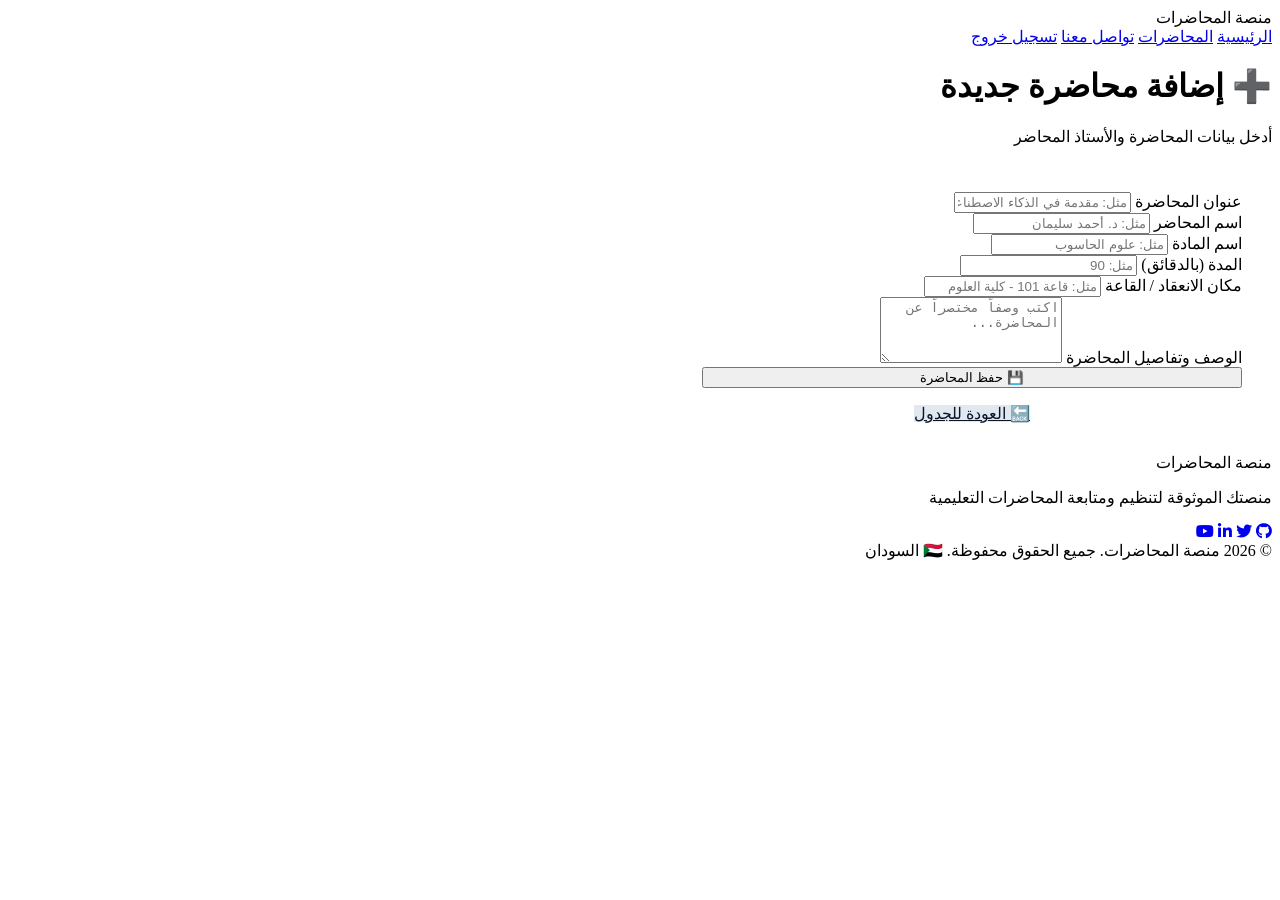
==== add_lecture.html @ f85b1173 "Add files via upload" ====
<!DOCTYPE html>
<html lang="ar" dir="rtl">
<head>
    <meta charset="UTF-8" />
    <meta name="viewport" content="width=device-width, initial-scale=1.0" />
    <title>إضافة محاضرة - منصة المحاضرات</title>
    <link rel="stylesheet" href="https://cdnjs.cloudflare.com/ajax/libs/font-awesome/6.5.0/css/all.min.css" />
    <link rel="stylesheet" href="css/style.css" />
</head>
<body>

    <nav class="navbar">
        <div class="nav-logo">
            منصة <span>المحاضرات</span>
        </div>
        <div class="nav-links" id="navLinks">
            <a href="index.html">الرئيسية</a>
            <a href="lectures.html" class="active">المحاضرات</a>
            <a href="contact.html">تواصل معنا</a>
            <a href="login.html" class="nav-cta">تسجيل خروج</a>
        </div>
        <div class="hamburger" id="hamburger">
            <span></span><span></span><span></span>
        </div>
    </nav>

    <div class="page-hero">
        <h1>➕ إضافة محاضرة جديدة</h1>
        <p>أدخل بيانات المحاضرة والأستاذ المحاضر</p>
    </div>

    <section class="section section-light">
        <div class="container" style="max-width:600px;">
            <div style="background:white; border-radius:16px; padding:30px; box-shadow:var(--shadow);">
                <form onsubmit="alert('تم حفظ المحاضرة بنجاح!'); return false;">
                    <div class="form-group">
                        <label>عنوان المحاضرة</label>
                        <input type="text" name="title" placeholder="مثل: مقدمة في الذكاء الاصطناعي" required />
                    </div>
                    <div class="form-group">
                        <label>اسم المحاضر</label>
                        <input type="text" name="instructor" placeholder="مثل: د. أحمد سليمان" required />
                    </div>
                    <div class="form-group">
                        <label>اسم المادة</label>
                        <input type="text" name="subject" placeholder="مثل: علوم الحاسوب" required />
                    </div>
                    <div class="form-group">
                        <label>المدة (بالدقائق)</label>
                        <input type="number" name="duration" placeholder="مثل: 90" required />
                    </div>
                    <div class="form-group">
                        <label>مكان الانعقاد / القاعة</label>
                        <input type="text" name="location" placeholder="مثل: قاعة 101 - كلية العلوم" required />
                    </div>
                    <div class="form-group">
                        <label>الوصف وتفاصيل المحاضرة</label>
                        <textarea name="description" rows="4" placeholder="اكتب وصفاً مختصراً عن المحاضرة..."></textarea>
                    </div>
                    <button type="submit" class="btn btn-primary" style="width:100%;">💾 حفظ المحاضرة</button>
                </form>
                <div style="margin-top:16px; text-align:center;">
                    <a href="lectures.html" class="btn" style="background:#e2e8f0; color:#0A1628;">🔙 العودة للجدول</a>
                </div>
            </div>
        </div>
    </section>

    <footer class="footer">
        <div class="footer-content">
            <div class="footer-brand">منصة <span>المحاضرات</span></div>
            <p>منصتك الموثوقة لتنظيم ومتابعة المحاضرات التعليمية</p>
            
            <div class="social-icons">
                <a href="https://github.com" target="_blank" aria-label="GitHub"><i class="fab fa-github"></i></a>
                <a href="https://twitter.com" target="_blank" aria-label="Twitter"><i class="fab fa-twitter"></i></a>
                <a href="https://linkedin.com" target="_blank" aria-label="LinkedIn"><i class="fab fa-linkedin-in"></i></a>
                <a href="https://youtube.com" target="_blank" aria-label="YouTube"><i class="fab fa-youtube"></i></a>
            </div>

            <div class="footer-bottom">
                <span>© 2026 منصة المحاضرات. جميع الحقوق محفوظة.</span>
                <span>🇸🇩 السودان</span>
            </div>
        </div>
    </footer>

    <script src="js/script.js"></script>
</body>
</html>
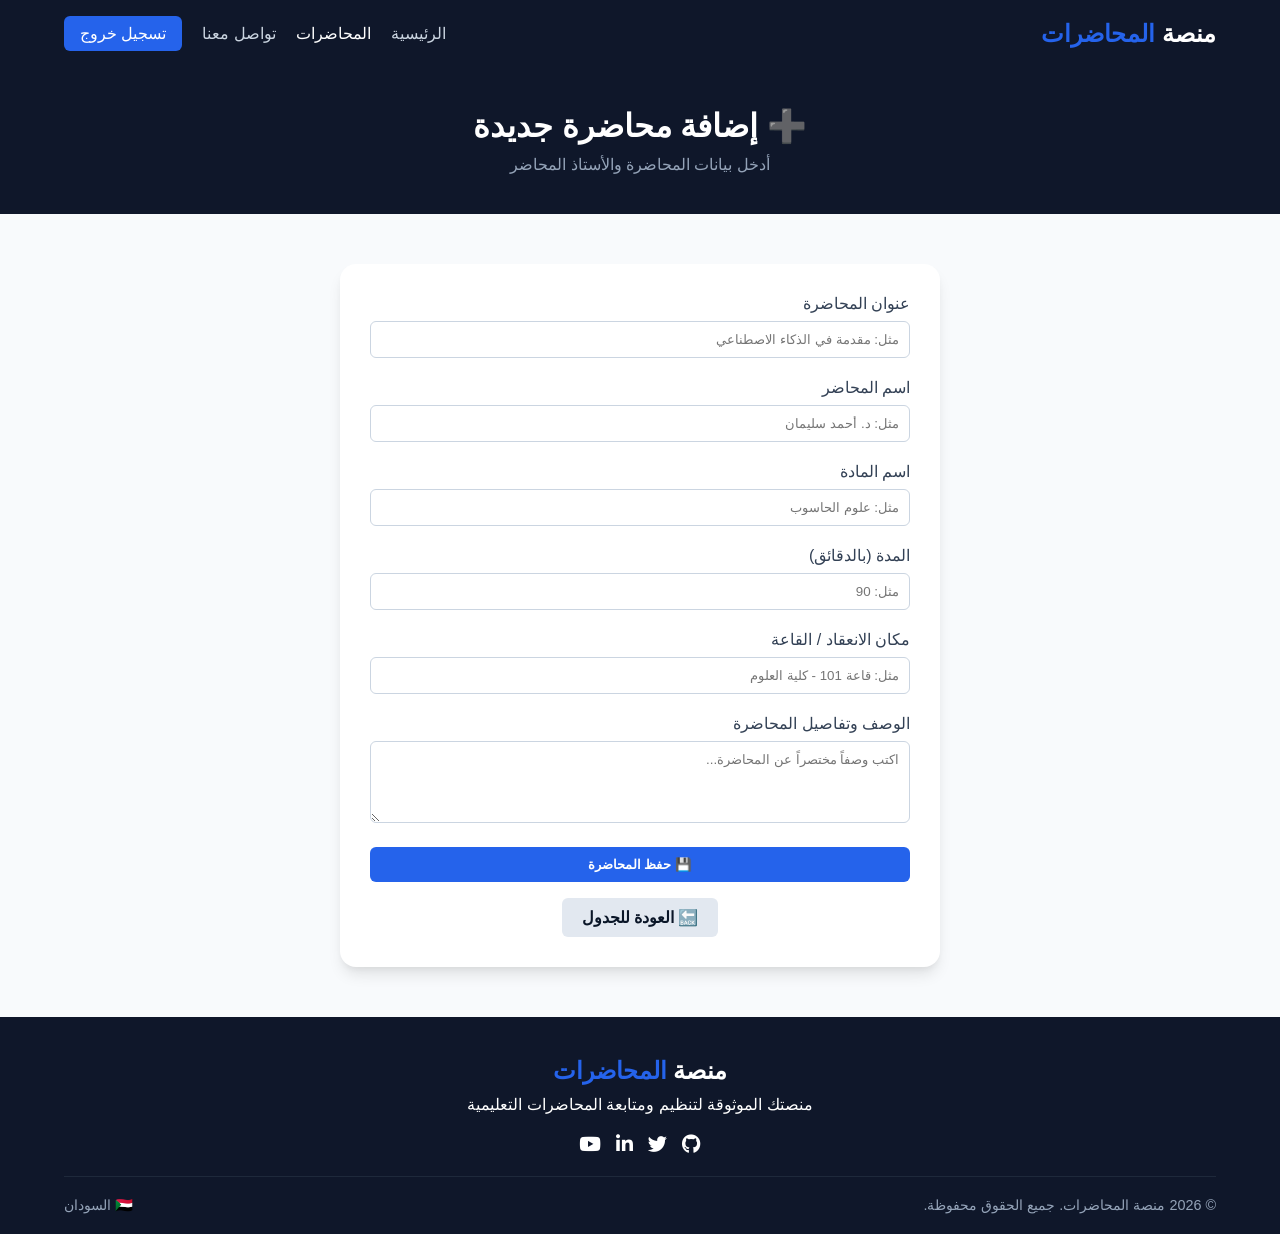
==== commit 41b2b123: "Update add_lecture.html" ====
--- a/add_lecture.html
+++ b/add_lecture.html
@@ -5,7 +5,7 @@
     <meta name="viewport" content="width=device-width, initial-scale=1.0" />
     <title>إضافة محاضرة - منصة المحاضرات</title>
     <link rel="stylesheet" href="https://cdnjs.cloudflare.com/ajax/libs/font-awesome/6.5.0/css/all.min.css" />
-    <link rel="stylesheet" href="css/style.css" />
+    <link rel="stylesheet" href="style.css" />
 </head>
 <body>
 
@@ -85,6 +85,6 @@
         </div>
     </footer>
 
-    <script src="js/script.js"></script>
+    <script src="script.js"></script>
 </body>
-</html>+</html>
--- a/style.css
+++ b/style.css
@@ -0,0 +1,409 @@
+:root {
+    --primary-color: #2563eb;
+    --primary-hover: #1d4ed8;
+    --dark-bg: #0f172a;
+    --light-bg: #f8fafc;
+    --card-bg: #ffffff;
+    --text-color: #334155;
+    --text-light: #64748b;
+    --shadow: 0 10px 15px -3px rgba(0, 0, 0, 0.1), 0 4px 6px -2px rgba(0, 0, 0, 0.05);
+}
+
+* {
+    margin: 0;
+    padding: 0;
+    box-sizing: border-box;
+    font-family: 'Segoe UI', Tahoma, Geneva, Verdana, sans-serif;
+}
+
+body {
+    background-color: var(--light-bg);
+    color: var(--text-color);
+    display: flex;
+    flex-direction: column;
+    min-height: 100vh;
+}
+
+/* Navbar */
+.navbar {
+    background: var(--dark-bg);
+    color: white;
+    display: flex;
+    justify-content: space-between;
+    align-items: center;
+    padding: 1rem 5%;
+    position: sticky;
+    top: 0;
+    z-index: 1000;
+}
+
+.nav-logo {
+    font-size: 1.5rem;
+    font-weight: bold;
+}
+
+.nav-logo span {
+    color: var(--primary-color);
+}
+
+.nav-links {
+    display: flex;
+    align-items: center;
+    gap: 20px;
+}
+
+.nav-links a {
+    color: #cbd5e1;
+    text-decoration: none;
+    transition: 0.3s;
+}
+
+.nav-links a.active, .nav-links a:hover {
+    color: white;
+}
+
+.nav-cta {
+    background: var(--primary-color);
+    padding: 8px 16px;
+    border-radius: 6px;
+    color: white !important;
+}
+
+.hamburger {
+    display: none;
+    flex-direction: column;
+    gap: 5px;
+    cursor: pointer;
+}
+
+.hamburger span {
+    width: 25px;
+    height: 3px;
+    background: white;
+}
+
+/* Hero Section */
+.hero {
+    background: linear-gradient(rgba(15, 23, 42, 0.8), rgba(15, 23, 42, 0.8)), url('../images/hero.jpg') center/cover;
+    height: 60vh;
+    display: flex;
+    align-items: center;
+    justify-content: center;
+    text-align: center;
+    color: white;
+    padding: 0 20px;
+}
+
+.hero-content h1 {
+    font-size: 2.5rem;
+    margin-bottom: 15px;
+}
+
+.highlight {
+    color: var(--primary-color);
+}
+
+.hero-content p {
+    font-size: 1.2rem;
+    margin-bottom: 25px;
+    color: #94a3b8;
+}
+
+.page-hero {
+    background: var(--dark-bg);
+    color: white;
+    text-align: center;
+    padding: 40px 20px;
+}
+
+.page-hero h1 {
+    margin-bottom: 10px;
+}
+
+.page-hero p {
+    color: #94a3b8;
+}
+
+/* Common Layout */
+.section {
+    padding: 50px 5%;
+}
+
+.container {
+    max-width: 1200px;
+    margin: 0 auto;
+}
+
+.btn {
+    display: inline-block;
+    padding: 10px 20px;
+    border: none;
+    border-radius: 6px;
+    cursor: pointer;
+    text-decoration: none;
+    font-weight: bold;
+    transition: 0.3s;
+}
+
+.btn-primary {
+    background: var(--primary-color);
+    color: white;
+}
+
+.btn-primary:hover {
+    background: var(--primary-hover);
+}
+
+/* Cards Grid */
+.cars-grid {
+    display: grid;
+    grid-template-columns: repeat(auto-fill, minmax(280px, 1fr));
+    gap: 30px;
+}
+
+.car-card {
+    background: var(--card-bg);
+    border-radius: 12px;
+    overflow: hidden;
+    box-shadow: var(--shadow);
+    display: flex;
+    flex-direction: column;
+}
+
+.car-card-image {
+    height: 180px;
+    background: #e2e8f0;
+    display: flex;
+    align-items: center;
+    justify-content: center;
+}
+
+.car-card-image img {
+    width: 100%;
+    height: 100%;
+    object-fit: cover;
+}
+
+.car-card-body {
+    padding: 20px;
+    display: flex;
+    flex-direction: column;
+    flex-grow: 1;
+}
+
+.car-name {
+    font-size: 1.2rem;
+    font-weight: bold;
+    margin-bottom: 10px;
+}
+
+.car-meta {
+    display: flex;
+    justify-content: space-between;
+    color: var(--text-light);
+    font-size: 0.9rem;
+    margin-bottom: 15px;
+}
+
+.car-price {
+    font-size: 1.1rem;
+    color: var(--primary-color);
+    font-weight: bold;
+    margin-bottom: 15px;
+}
+
+/* Form Styles */
+.form-group {
+    margin-bottom: 20px;
+}
+
+.form-group label {
+    display: block;
+    margin-bottom: 8px;
+    font-weight: 500;
+}
+
+.form-group input, .form-group textarea {
+    width: 100%;
+    padding: 10px;
+    border: 1px solid #cbd5e1;
+    border-radius: 6px;
+    outline: none;
+}
+
+.form-group input:focus, .form-group textarea:focus {
+    border-color: var(--primary-color);
+}
+
+.contact-form-card {
+    background: white;
+    padding: 30px;
+    border-radius: 12px;
+    box-shadow: var(--shadow);
+    max-width: 600px;
+    margin: 0 auto;
+}
+
+/* Auth Page */
+.auth-page {
+    display: flex;
+    justify-content: center;
+    align-items: center;
+    padding: 50px 20px;
+    flex-grow: 1;
+}
+
+.auth-card {
+    background: white;
+    padding: 30px;
+    border-radius: 12px;
+    box-shadow: var(--shadow);
+    width: 100%;
+    max-width: 400px;
+}
+
+.auth-logo {
+    text-align: center;
+    margin-bottom: 5px;
+}
+
+.auth-subtitle {
+    text-align: center;
+    color: var(--text-light);
+    margin-bottom: 20px;
+    font-size: 0.9rem;
+}
+
+.auth-tabs {
+    display: flex;
+    margin-bottom: 20px;
+    border-bottom: 1px solid #e2e8f0;
+}
+
+.auth-tab {
+    flex: 1;
+    padding: 10px;
+    background: none;
+    border: none;
+    cursor: pointer;
+    font-weight: bold;
+    color: var(--text-light);
+}
+
+.auth-tab.active {
+    color: var(--primary-color);
+    border-bottom: 2px solid var(--primary-color);
+}
+
+.auth-footer {
+    text-align: center;
+    margin-top: 20px;
+    color: var(--text-light);
+    font-size: 0.8rem;
+}
+
+/* Modal */
+.modal-overlay {
+    position: fixed;
+    top: 0;
+    left: 0;
+    width: 100%;
+    height: 100%;
+    background: rgba(0, 0, 0, 0.5);
+    display: none;
+    justify-content: center;
+    align-items: center;
+    z-index: 2000;
+}
+
+.modal-box {
+    background: white;
+    border-radius: 12px;
+    width: 90%;
+    max-width: 500px;
+    padding: 20px;
+}
+
+.modal-header {
+    display: flex;
+    justify-content: space-between;
+    align-items: center;
+    margin-bottom: 15px;
+}
+
+.modal-close {
+    background: none;
+    border: none;
+    font-size: 1.2rem;
+    cursor: pointer;
+}
+
+/* Footer */
+.footer {
+    background: var(--dark-bg);
+    color: white;
+    padding: 40px 5% 20px;
+    margin-top: auto;
+}
+
+.footer-content {
+    text-align: center;
+}
+
+.footer-brand {
+    font-size: 1.5rem;
+    font-weight: bold;
+    margin-bottom: 10px;
+}
+
+.footer-brand span {
+    color: var(--primary-color);
+}
+
+.social-icons {
+    display: flex;
+    justify-content: center;
+    gap: 15px;
+    margin: 20px 0;
+}
+
+.social-icons a {
+    color: white;
+    font-size: 1.2rem;
+    transition: 0.3s;
+}
+
+.social-icons a:hover {
+    color: var(--primary-color);
+}
+
+.footer-bottom {
+    display: flex;
+    justify-content: space-between;
+    border-top: 1px solid #1e293b;
+    padding-top: 20px;
+    color: #94a3b8;
+    font-size: 0.9rem;
+}
+
+/* Responsive design */
+@media (max-width: 768px) {
+    .nav-links {
+        display: none;
+        flex-direction: column;
+        position: absolute;
+        top: 100%;
+        right: 0;
+        width: 100%;
+        background: var(--dark-bg);
+        padding: 20px;
+    }
+
+    .nav-links.active {
+        display: flex;
+    }
+
+    .hamburger {
+        display: flex;
+    }
+}
